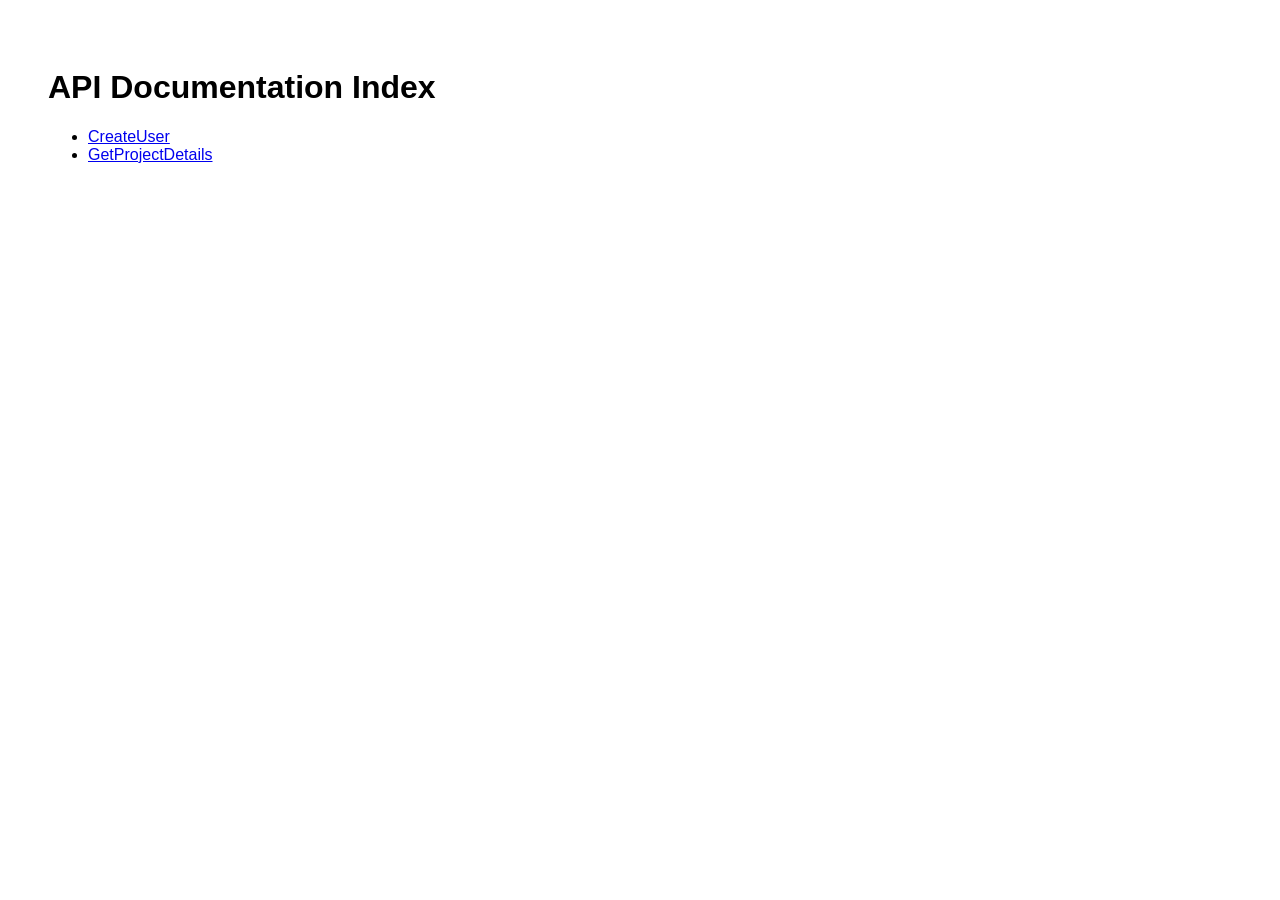
==== astro-api-doc/index.html @ 929062cd "test" ====
<!DOCTYPE html><html> <body style="font-family: Arial; padding: 40px;"> <h1>API Documentation Index</h1> <ul> <li><a href="/CreateUser/">CreateUser</a></li><li><a href="/GetProjectDetails/">GetProjectDetails</a></li> </ul> </body></html>
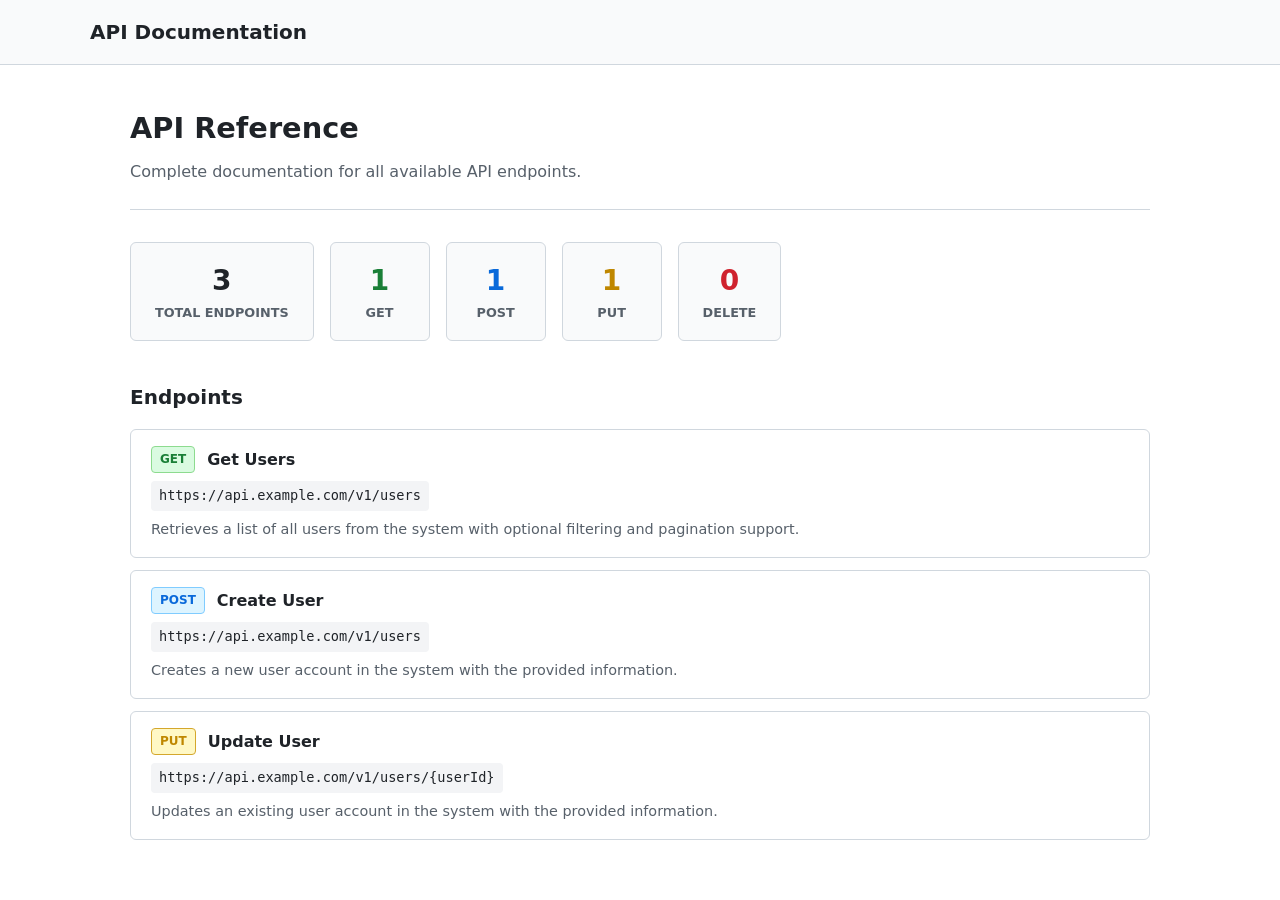
==== commit d51ce52c: "updates" ====
--- a/astro-api-doc/index.html
+++ b/astro-api-doc/index.html
@@ -1 +1,3 @@
-<!DOCTYPE html><html> <body style="font-family: Arial; padding: 40px;"> <h1>API Documentation Index</h1> <ul> <li><a href="/CreateUser/">CreateUser</a></li><li><a href="/GetProjectDetails/">GetProjectDetails</a></li> </ul> </body></html>+<!DOCTYPE html><html lang="en"> <head><meta charset="UTF-8"><meta name="viewport" content="width=device-width, initial-scale=1.0"><link rel="icon" type="image/svg+xml" href="/favicon.svg"><meta name="generator" content="Astro v5.15.4"><title>API Reference | API Documentation</title><style>:root{--bg: #ffffff;--panel: #f9fafb;--border: #d0d7de;--text: #1f2328;--muted: #57606a;--blue: #0969da;--green: #1a7f37;--orange: #bf8700;--red: #cf222e;--purple: #8250df;--gray-light: #f3f4f6;--mono: ui-monospace, SFMono-Regular, Consolas, monospace}html,body{margin:0;width:100%;min-height:100%;background:var(--bg);color:var(--text);font-family:system-ui,-apple-system,Segoe UI,Roboto,Arial,sans-serif;line-height:1.6}*{box-sizing:border-box}.site-header{background-color:var(--panel);border-bottom:1px solid var(--border);padding:1rem 2rem}.header-content{max-width:1100px;margin:0 auto}.logo{color:var(--text);text-decoration:none;font-weight:700;font-size:1.25rem}.logo:hover{color:var(--blue)}main{max-width:1100px;margin:0 auto;padding:2.5rem}
+.api-index[data-astro-cid-j7pv25f6]{max-width:100%}.index-header[data-astro-cid-j7pv25f6]{margin-bottom:2rem;border-bottom:1px solid var(--border);padding-bottom:1.5rem}.index-header[data-astro-cid-j7pv25f6] h1[data-astro-cid-j7pv25f6]{font-size:1.8rem;color:var(--text);margin:0 0 .5rem}.index-header[data-astro-cid-j7pv25f6] p[data-astro-cid-j7pv25f6]{color:var(--muted);font-size:1rem;margin:0}.api-stats[data-astro-cid-j7pv25f6]{display:flex;gap:1rem;margin-bottom:2.5rem;flex-wrap:wrap}.stat[data-astro-cid-j7pv25f6]{background-color:var(--panel);border:1px solid var(--border);border-radius:6px;padding:1rem 1.5rem;display:flex;flex-direction:column;align-items:center;min-width:100px}.stat-value[data-astro-cid-j7pv25f6]{font-size:1.75rem;font-weight:700;color:var(--text)}.stat-get[data-astro-cid-j7pv25f6] .stat-value[data-astro-cid-j7pv25f6]{color:var(--green)}.stat-post[data-astro-cid-j7pv25f6] .stat-value[data-astro-cid-j7pv25f6]{color:var(--blue)}.stat-put[data-astro-cid-j7pv25f6] .stat-value[data-astro-cid-j7pv25f6]{color:var(--orange)}.stat-delete[data-astro-cid-j7pv25f6] .stat-value[data-astro-cid-j7pv25f6]{color:var(--red)}.stat-label[data-astro-cid-j7pv25f6]{font-size:.8rem;color:var(--muted);text-transform:uppercase;font-weight:600}.api-list[data-astro-cid-j7pv25f6] h2[data-astro-cid-j7pv25f6]{font-size:1.25rem;color:var(--text);margin-bottom:1rem}.no-apis[data-astro-cid-j7pv25f6]{color:var(--muted);background-color:var(--panel);padding:2rem;border-radius:6px;text-align:center;border:1px solid var(--border)}.no-apis[data-astro-cid-j7pv25f6] code[data-astro-cid-j7pv25f6]{background-color:var(--gray-light);padding:.15rem .35rem;border-radius:4px;font-family:var(--mono)}.endpoint-cards[data-astro-cid-j7pv25f6]{display:flex;flex-direction:column;gap:.75rem}.endpoint-card[data-astro-cid-j7pv25f6]{background-color:var(--bg);border:1px solid var(--border);border-radius:6px;padding:1rem 1.25rem;text-decoration:none;transition:all .15s ease}.endpoint-card[data-astro-cid-j7pv25f6]:hover{border-color:var(--blue);box-shadow:0 1px 3px #00000014}.card-header[data-astro-cid-j7pv25f6]{display:flex;align-items:center;gap:.75rem;margin-bottom:.5rem}.method[data-astro-cid-j7pv25f6]{font-size:.75rem;font-weight:700;text-transform:uppercase;padding:.2rem .5rem;border-radius:4px}.method-get[data-astro-cid-j7pv25f6]{background-color:#dafbe1;color:var(--green);border:1px solid #8ddb8f}.method-post[data-astro-cid-j7pv25f6]{background-color:#ddf4ff;color:var(--blue);border:1px solid #80ccff}.method-put[data-astro-cid-j7pv25f6]{background-color:#fff8c5;color:var(--orange);border:1px solid #d4a72c}.method-patch[data-astro-cid-j7pv25f6]{background-color:#fbefff;color:var(--purple);border:1px solid #c297eb}.method-delete[data-astro-cid-j7pv25f6]{background-color:#ffebe9;color:var(--red);border:1px solid #ff8182}.api-name[data-astro-cid-j7pv25f6]{font-size:1rem;font-weight:600;color:var(--text)}.api-endpoint[data-astro-cid-j7pv25f6]{display:inline-block;background-color:var(--gray-light);padding:.25rem .5rem;border-radius:4px;font-size:.85rem;font-family:var(--mono);color:var(--text);margin-bottom:.5rem}.api-description[data-astro-cid-j7pv25f6]{color:var(--muted);font-size:.9rem;line-height:1.5;margin:0}@media(max-width:640px){.api-stats[data-astro-cid-j7pv25f6]{justify-content:center}.stat[data-astro-cid-j7pv25f6]{flex:1;min-width:80px}}
+</style></head> <body> <header class="site-header"> <div class="header-content"> <a href="/" class="logo">API Documentation</a> </div> </header> <main>  <div class="api-index" data-astro-cid-j7pv25f6> <header class="index-header" data-astro-cid-j7pv25f6> <h1 data-astro-cid-j7pv25f6>API Reference</h1> <p data-astro-cid-j7pv25f6>Complete documentation for all available API endpoints.</p> </header> <div class="api-stats" data-astro-cid-j7pv25f6> <div class="stat" data-astro-cid-j7pv25f6> <span class="stat-value" data-astro-cid-j7pv25f6>3</span> <span class="stat-label" data-astro-cid-j7pv25f6>Total Endpoints</span> </div> <div class="stat stat-get" data-astro-cid-j7pv25f6> <span class="stat-value" data-astro-cid-j7pv25f6>1</span> <span class="stat-label" data-astro-cid-j7pv25f6>GET</span> </div> <div class="stat stat-post" data-astro-cid-j7pv25f6> <span class="stat-value" data-astro-cid-j7pv25f6>1</span> <span class="stat-label" data-astro-cid-j7pv25f6>POST</span> </div> <div class="stat stat-put" data-astro-cid-j7pv25f6> <span class="stat-value" data-astro-cid-j7pv25f6>1</span> <span class="stat-label" data-astro-cid-j7pv25f6>PUT</span> </div> <div class="stat stat-delete" data-astro-cid-j7pv25f6> <span class="stat-value" data-astro-cid-j7pv25f6>0</span> <span class="stat-label" data-astro-cid-j7pv25f6>DELETE</span> </div> </div> <section class="api-list" data-astro-cid-j7pv25f6> <h2 data-astro-cid-j7pv25f6>Endpoints</h2> <div class="endpoint-cards" data-astro-cid-j7pv25f6> <a href="/api/get-users" class="endpoint-card" data-astro-cid-j7pv25f6> <div class="card-header" data-astro-cid-j7pv25f6> <span class="method method-get" data-astro-cid-j7pv25f6>GET</span> <span class="api-name" data-astro-cid-j7pv25f6>Get Users</span> </div> <code class="api-endpoint" data-astro-cid-j7pv25f6>https://api.example.com/v1/users</code> <p class="api-description" data-astro-cid-j7pv25f6>Retrieves a list of all users from the system with optional filtering and pagination support.</p> </a><a href="/api/create-user" class="endpoint-card" data-astro-cid-j7pv25f6> <div class="card-header" data-astro-cid-j7pv25f6> <span class="method method-post" data-astro-cid-j7pv25f6>POST</span> <span class="api-name" data-astro-cid-j7pv25f6>Create User</span> </div> <code class="api-endpoint" data-astro-cid-j7pv25f6>https://api.example.com/v1/users</code> <p class="api-description" data-astro-cid-j7pv25f6>Creates a new user account in the system with the provided information.</p> </a><a href="/api/update-user" class="endpoint-card" data-astro-cid-j7pv25f6> <div class="card-header" data-astro-cid-j7pv25f6> <span class="method method-put" data-astro-cid-j7pv25f6>PUT</span> <span class="api-name" data-astro-cid-j7pv25f6>Update User</span> </div> <code class="api-endpoint" data-astro-cid-j7pv25f6>https://api.example.com/v1/users/{userId}</code> <p class="api-description" data-astro-cid-j7pv25f6>Updates an existing user account in the system with the provided information.</p> </a> </div> </section> </div>  </main> </body></html> 
